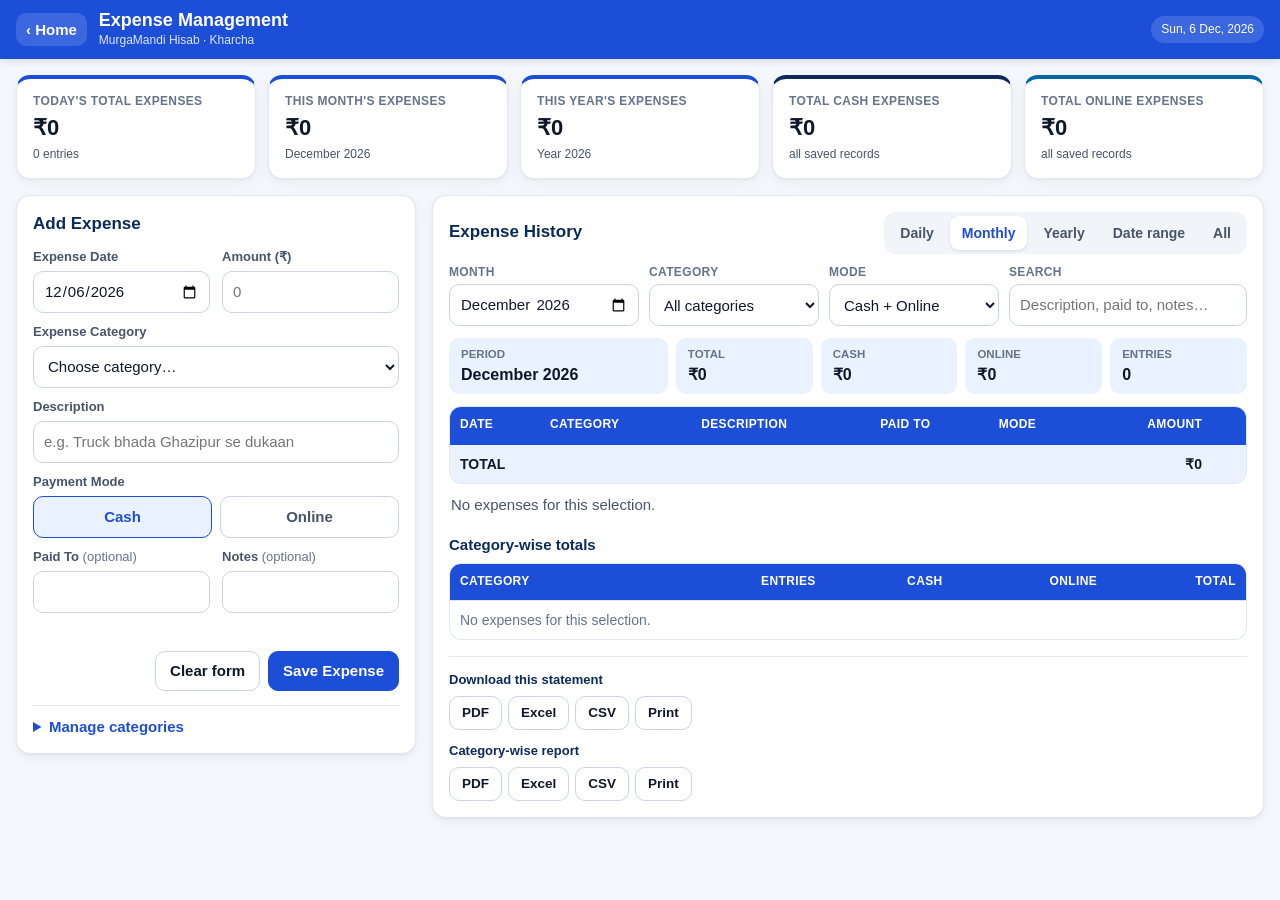
==== sections/expenses/index.html @ af2ac3d8 "Katai daily phone totals as clear boxes (v=20261107e)" ====
<!doctype html>
<html lang="en-IN">
<head>
<meta charset="utf-8">
<meta name="viewport" content="width=device-width,initial-scale=1,viewport-fit=cover">
<meta name="referrer" content="no-referrer">
<title>Expense Management · MurgaMandi Hisab</title>
<link rel="icon" href="../../assets/icons/logo-64.png" type="image/png">
<link rel="apple-touch-icon" href="../../assets/icons/logo-192.png">
<link rel="stylesheet" href="style.css?v=20261107e">
<link rel="stylesheet" href="../../shared/print.css?v=20261107e">
</head>
<body>
<header class="appbar">
  <div class="appbar-in">
    <a class="back" href="../../index.html" aria-label="Back to home">‹ Home</a>
    <div class="brand"><h1>Expense Management</h1><p>MurgaMandi Hisab · Kharcha</p></div>
    <div class="sp"></div>
    <span class="chip hide-m" id="todayChip"></span>
  </div>
</header>

<main class="wrap">
  <p class="notice" id="notice" hidden></p>

  <section class="kpis" aria-label="Expense dashboard">
    <div class="kpi"><span class="l">Today's Total Expenses</span><b class="n" id="kToday">₹0</b><span class="s" id="kTodayN"></span></div>
    <div class="kpi"><span class="l">This Month's Expenses</span><b class="n" id="kMonth">₹0</b><span class="s" id="kMonthN"></span></div>
    <div class="kpi"><span class="l">This Year's Expenses</span><b class="n" id="kYear">₹0</b><span class="s" id="kYearN"></span></div>
    <div class="kpi cash"><span class="l">Total Cash Expenses</span><b class="n" id="kCash">₹0</b><span class="s">all saved records</span></div>
    <div class="kpi onl"><span class="l">Total Online Expenses</span><b class="n" id="kOnline">₹0</b><span class="s">all saved records</span></div>
  </section>

  <div class="ex-main">
    <section class="card form-card" aria-labelledby="formH">
      <h2 id="formH">Add Expense</h2>
      <form id="exForm" novalidate autocomplete="off">
        <div class="f2">
          <label class="fld"><span>Expense Date</span><input id="fDate" type="date" required></label>
          <label class="fld"><span>Amount (₹)</span><input id="fAmount" class="n" inputmode="decimal" placeholder="0" required></label>
        </div>
        <label class="fld"><span>Expense Category</span><select id="fCat" required></select></label>
        <label class="fld"><span>Description</span><input id="fDesc" maxlength="200" placeholder="e.g. Truck bhada Ghazipur se dukaan" required></label>
        <fieldset class="fld modes"><legend>Payment Mode</legend>
          <label class="mode"><input type="radio" name="fMode" value="cash" checked><span>Cash</span></label>
          <label class="mode"><input type="radio" name="fMode" value="online"><span>Online</span></label>
        </fieldset>
        <div class="f2">
          <label class="fld"><span>Paid To <em>(optional)</em></span><input id="fPaidTo" maxlength="80"></label>
          <label class="fld"><span>Notes <em>(optional)</em></span><input id="fNotes" maxlength="300"></label>
        </div>
        <p class="f-err" id="fErr" role="alert"></p>
        <div class="f-acts">
          <button class="btn" id="fCancel" type="button" hidden>Cancel edit</button>
          <button class="btn" id="fReset" type="button">Clear form</button>
          <button class="btn primary" id="fSave" type="submit">Save Expense</button>
        </div>
      </form>
      <details class="cats" id="catBox">
        <summary>Manage categories</summary>
        <p class="hint">The 9 standard categories are always available. Add your own below.</p>
        <div class="cat-add"><input id="catName" maxlength="60" placeholder="New category name" aria-label="New category name"><button class="btn" id="catAdd" type="button">Add category</button></div>
        <ul class="cat-list" id="catList"></ul>
      </details>
    </section>

    <section class="card list-card" aria-labelledby="listH">
      <div class="list-hd">
        <h2 id="listH">Expense History</h2>
        <div class="tabs" role="tablist" aria-label="View">
          <button class="tab" role="tab" data-view="day" type="button">Daily</button>
          <button class="tab" role="tab" data-view="month" type="button">Monthly</button>
          <button class="tab" role="tab" data-view="year" type="button">Yearly</button>
          <button class="tab" role="tab" data-view="range" type="button">Date range</button>
          <button class="tab" role="tab" data-view="all" type="button">All</button>
        </div>
      </div>
      <div class="filters">
        <label class="fl" data-for="day"><span>Date</span><input id="vDay" type="date"></label>
        <label class="fl" data-for="month"><span>Month</span><input id="vMonth" type="month"></label>
        <label class="fl" data-for="year"><span>Year</span><select id="vYear"></select></label>
        <label class="fl" data-for="range"><span>From</span><input id="vFrom" type="date"></label>
        <label class="fl" data-for="range"><span>To</span><input id="vTo" type="date"></label>
        <label class="fl"><span>Category</span><select id="vCat"></select></label>
        <label class="fl"><span>Mode</span><select id="vMode"><option value="all">Cash + Online</option><option value="cash">Cash only</option><option value="online">Online only</option></select></label>
        <label class="fl grow"><span>Search</span><input id="vSearch" type="search" placeholder="Description, paid to, notes…"></label>
      </div>
      <div class="sumbar" aria-live="polite">
        <div><span>Period</span><b id="sPeriod">—</b></div>
        <div><span>Total</span><b id="sTotal">₹0</b></div>
        <div><span>Cash</span><b id="sCash">₹0</b></div>
        <div><span>Online</span><b id="sOnline">₹0</b></div>
        <div><span>Entries</span><b id="sCount">0</b></div>
      </div>
      <div class="t-wrap">
        <table class="xtable" id="xTable">
          <thead><tr><th>Date</th><th>Category</th><th>Description</th><th>Paid To</th><th>Mode</th><th class="ra">Amount</th><th class="ra"><span class="sr">Actions</span></th></tr></thead>
          <tbody id="xBody"></tbody>
          <tfoot><tr><td colspan="5">TOTAL</td><td class="ra" id="xTotal">₹0</td><td></td></tr></tfoot>
        </table>
      </div>
      <p class="empty" id="xEmpty">No expenses for this selection.</p>

      <h3 class="sub-h">Category-wise totals</h3>
      <div class="t-wrap">
        <table class="xtable cat-t">
          <thead><tr><th>Category</th><th class="ra">Entries</th><th class="ra">Cash</th><th class="ra">Online</th><th class="ra">Total</th></tr></thead>
          <tbody id="cBody"></tbody>
        </table>
      </div>

      <div class="dl">
        <div class="dl-g"><span class="dl-l">Download this statement</span>
          <button class="btn sm" data-dl="view" data-fmt="pdf" type="button">PDF</button>
          <button class="btn sm" data-dl="view" data-fmt="xlsx" type="button">Excel</button>
          <button class="btn sm" data-dl="view" data-fmt="csv" type="button">CSV</button>
          <button class="btn sm" data-dl="view" data-fmt="print" type="button">Print</button>
        </div>
        <div class="dl-g"><span class="dl-l">Category-wise report</span>
          <button class="btn sm" data-dl="cat" data-fmt="pdf" type="button">PDF</button>
          <button class="btn sm" data-dl="cat" data-fmt="xlsx" type="button">Excel</button>
          <button class="btn sm" data-dl="cat" data-fmt="csv" type="button">CSV</button>
          <button class="btn sm" data-dl="cat" data-fmt="print" type="button">Print</button>
        </div>
      </div>
    </section>
  </div>
</main>

<div class="dlg-bg" id="dlg"><div class="dlg" role="alertdialog" aria-labelledby="dlgT" aria-describedby="dlgP"><h4 id="dlgT">Are you sure?</h4><p id="dlgP"></p><div class="acts"><button class="btn" id="dlgNo" type="button">Cancel</button><button class="btn danger-fill" id="dlgYes" type="button">Yes</button></div></div></div>
<div class="toast" id="toast" role="status"></div>

<script src="../../shared/storage-service.js?v=20261107e"></script>
<script src="../../shared/data-service.js?v=20261107e"></script>
<script src="../../shared/export-service.js?v=20261107e"></script>
<script src="expense-calc.js?v=20261107e"></script>
<script src="script.js?v=20261107e"></script>
</body>
</html>
---- sections/expenses/style.css ----
/* ---------- Base (each section keeps its own copy so sections stay independent) ---------- */
:root{
  --bg:#F4F7FB;--card:#FFFFFF;--ink:#0F172A;--muted:#475569;--faint:#64748B;--line:#E2E8F0;
  --brand:#1D4ED8;--brand-2:#2563EB;--navy:#0B2A5B;--soft:#EAF2FF;--due:#B45309;--due-soft:#FFF7ED;
  --err:#B91C1C;--err-soft:#FDECEC;--radius:14px;--shadow:0 1px 2px rgba(15,23,42,.05),0 4px 14px rgba(15,23,42,.05);
  --font:"Segoe UI",Roboto,"Helvetica Neue",Arial,"Noto Sans",sans-serif;
}
*{box-sizing:border-box}
html{-webkit-text-size-adjust:100%}
body{margin:0;background:var(--bg);color:var(--ink);font:15px/1.45 var(--font)}
button,input,select,textarea{font:inherit;color:inherit}
.sr{position:absolute;width:1px;height:1px;overflow:hidden;clip:rect(0 0 0 0);white-space:nowrap}
[hidden]{display:none!important}
.appbar{position:sticky;top:0;z-index:20;background:var(--brand);color:#fff;box-shadow:0 2px 8px rgba(0,0,0,.12)}
.appbar-in{max-width:1400px;margin:0 auto;display:flex;align-items:center;gap:12px;padding:10px 16px}
.back{display:inline-flex;align-items:center;gap:6px;color:#fff;text-decoration:none;font-weight:600;padding:6px 10px;border-radius:10px;background:rgba(255,255,255,.14);white-space:nowrap;flex:none}
.back:hover{background:rgba(255,255,255,.24)}
.brand h1{margin:0;font-size:18px;line-height:1.2}
.brand p{margin:0;font-size:12px;opacity:.85}
.appbar .sp{flex:1}
.chip{display:inline-flex;align-items:center;gap:6px;font-size:12px;padding:5px 10px;border-radius:999px;background:rgba(255,255,255,.14);white-space:nowrap}
.wrap{max-width:1400px;margin:0 auto;padding:16px}
.card{background:var(--card);border:1px solid var(--line);border-radius:var(--radius);box-shadow:var(--shadow);padding:16px;min-width:0}
.card h2{margin:0 0 12px;font-size:17px;color:var(--navy)}
.sub-h{margin:18px 0 8px;font-size:15px;color:var(--navy)}
.notice{background:#FFF7E6;border:1px solid #F5D9A8;color:#7A4B00;padding:10px 12px;border-radius:10px;margin:0 0 12px}
.btn{display:inline-flex;align-items:center;justify-content:center;gap:6px;min-height:40px;padding:8px 14px;border-radius:10px;border:1px solid #CBD5E1;background:#fff;font-weight:600;cursor:pointer;white-space:nowrap}
.btn:hover{border-color:#93C5FD;background:#F8FAFC}
.btn:focus-visible,input:focus-visible,select:focus-visible,summary:focus-visible{outline:3px solid #93C5FD;outline-offset:1px}
.btn.primary{background:var(--brand);border-color:var(--brand);color:#fff}
.btn.primary:hover{background:var(--brand-2)}
.btn.danger-fill{background:var(--err);border-color:var(--err);color:#fff}
.btn.sm{min-height:34px;padding:5px 12px;font-size:13.5px}
.btn:disabled{opacity:.5;cursor:not-allowed}
.mini{min-height:32px;padding:4px 10px;border-radius:8px;border:1px solid #CBD5E1;background:#fff;font-weight:600;cursor:pointer;font-size:13px;white-space:nowrap}
.mini:hover{border-color:#93C5FD;background:#F8FAFC}
.mini.danger{color:var(--err);border-color:#F3C7C7}
.fld{display:flex;flex-direction:column;gap:4px;margin:0 0 10px;min-width:0;border:0;padding:0}
.fld>span,.fld>legend{font-size:13px;font-weight:600;color:var(--muted);padding:0}
.fld em{font-style:normal;font-weight:400;color:var(--faint)}
.fld input,.fld select,.fl input,.fl select{min-height:42px;padding:8px 10px;border:1px solid #CBD5E1;border-radius:10px;background:#fff;width:100%;min-width:0}
input.n{text-align:right;font-variant-numeric:tabular-nums}
input.err,select.err{border-color:var(--err)!important;background:var(--err-soft)!important}
.ra{text-align:right}
.muted{color:var(--faint)}
.empty{color:var(--muted);margin:10px 2px}
.toast{position:fixed;left:50%;bottom:24px;transform:translateX(-50%) translateY(20px);opacity:0;pointer-events:none;background:#0F172A;color:#fff;padding:10px 16px;border-radius:10px;font-size:14px;z-index:90;transition:.2s;max-width:90vw;text-align:center}
.toast.show{opacity:1;transform:translateX(-50%) translateY(0)}
.dlg-bg{position:fixed;inset:0;background:rgba(15,23,42,.45);display:none;align-items:center;justify-content:center;z-index:80;padding:16px}
.dlg-bg.show{display:flex}
.dlg{background:#fff;border-radius:16px;padding:20px;max-width:440px;width:100%;box-shadow:0 20px 50px rgba(0,0,0,.25);max-height:90vh;overflow:auto}
.dlg h4{margin:0 0 6px;font-size:17px}
.dlg p{margin:0 0 14px;color:var(--muted)}
.dlg .acts{display:flex;justify-content:flex-end;gap:8px;flex-wrap:wrap}
.kpis{display:grid;grid-template-columns:repeat(5,minmax(0,1fr));gap:12px;margin-bottom:16px}
.kpi{background:#fff;border:1px solid var(--line);border-radius:var(--radius);box-shadow:var(--shadow);padding:14px 16px;display:flex;flex-direction:column;gap:2px;min-width:0;border-top:4px solid var(--brand)}
.kpi .l{font-size:12px;font-weight:700;text-transform:uppercase;letter-spacing:.03em;color:var(--faint)}
.kpi .n{font-size:22px;color:var(--ink);font-variant-numeric:tabular-nums;white-space:nowrap;overflow:hidden;text-overflow:ellipsis}
.kpi .s{font-size:12px;color:var(--muted)}
.t-wrap{overflow-x:auto;-webkit-overflow-scrolling:touch;border:1px solid var(--line);border-radius:12px}
.xtable{width:100%;border-collapse:collapse;font-size:14px}
.xtable th{text-align:left;font-size:12px;text-transform:uppercase;letter-spacing:.03em;color:#fff;background:var(--brand);padding:9px 10px;white-space:nowrap;position:sticky;top:0}
.xtable td{padding:9px 10px;border-top:1px solid var(--line);vertical-align:top;font-variant-numeric:tabular-nums}
.xtable tbody tr:nth-child(even) td{background:#F8FAFC}
.xtable tfoot td,.xtable tr.tot td{font-weight:800;background:var(--soft)!important;border-top:2px solid var(--brand)}
.xtable .nw{white-space:nowrap}
.xtable th.ra,.xtable td.ra{text-align:right}
.xtable .amt{font-weight:700;white-space:nowrap}
.xtable tr.cur td{background:#FEF3C7!important}
.acts-c{white-space:nowrap}
.acts-c .mini+.mini{margin-left:6px}
@media (max-width:1100px){.kpis{grid-template-columns:repeat(3,minmax(0,1fr))}}
@media (max-width:640px){
  .wrap{padding:10px}
  .hide-m{display:none!important}
  .brand h1{font-size:16px}
  .kpis{grid-template-columns:repeat(2,minmax(0,1fr));gap:8px}
  .kpi{padding:10px 12px}
  .kpi .n{font-size:18px}
}

/* ---------- Expense Management section ---------- */
.kpi.cash{border-top-color:#0B2A5B}.kpi.onl{border-top-color:#0369A1}
.ex-main{display:grid;grid-template-columns:minmax(300px,400px) minmax(0,1fr);gap:16px;align-items:start}
.form-card{position:sticky;top:72px}
.form-card.editing{border-color:#F59E0B;box-shadow:0 0 0 3px #FEF3C7}
.f2{display:grid;grid-template-columns:repeat(2,minmax(0,1fr));gap:0 12px}
.modes{flex-direction:row;flex-wrap:wrap;gap:8px}
.modes legend{width:100%;margin-bottom:4px}
.mode{flex:1;position:relative}
.mode input{position:absolute;opacity:0;inset:0;cursor:pointer}
.mode span{display:flex;align-items:center;justify-content:center;min-height:42px;border:1px solid #CBD5E1;border-radius:10px;font-weight:700;color:var(--muted);background:#fff}
.mode input:checked+span{background:var(--soft);border-color:var(--brand);color:var(--brand)}
.mode input:focus-visible+span{outline:3px solid #93C5FD}
.f-err{color:var(--err);font-size:13px;min-height:18px;margin:2px 0 8px}
.f-acts{display:flex;gap:8px;justify-content:flex-end;flex-wrap:wrap}
.cats{margin-top:14px;border-top:1px solid var(--line);padding-top:10px}
.cats summary{cursor:pointer;font-weight:700;color:var(--brand)}
.hint{font-size:13px;color:var(--muted);margin:8px 0}
.cat-add{display:flex;gap:8px}
.cat-add input{flex:1;min-width:0;min-height:40px;padding:8px 10px;border:1px solid #CBD5E1;border-radius:10px}
.cat-list{list-style:none;padding:0;margin:10px 0 0}
.cat-list li{display:flex;justify-content:space-between;align-items:center;gap:8px;padding:6px 0;border-top:1px solid var(--line);font-size:14px}
.list-hd{display:flex;justify-content:space-between;align-items:center;gap:12px;flex-wrap:wrap;margin-bottom:10px}
.list-hd h2{margin:0}
.tabs{display:flex;gap:4px;background:#F1F5F9;padding:4px;border-radius:12px;flex-wrap:wrap}
.tab{border:0;background:transparent;padding:7px 12px;border-radius:9px;font-weight:700;color:var(--muted);cursor:pointer;font-size:14px}
.tab.on{background:#fff;color:var(--brand);box-shadow:0 1px 3px rgba(15,23,42,.12)}
.filters{display:flex;flex-wrap:wrap;gap:10px;margin-bottom:12px}
.fl{display:flex;flex-direction:column;gap:3px;flex:0 1 170px;min-width:130px}
.fl.grow{flex:1 1 200px}
.fl[data-for=month]{flex-basis:190px}
.fl>span{font-size:12px;font-weight:700;color:var(--faint);text-transform:uppercase;letter-spacing:.03em}
.sumbar{display:grid;grid-template-columns:1.6fr repeat(4,minmax(0,1fr));gap:8px;margin-bottom:12px}
.sumbar div{background:var(--soft);border-radius:10px;padding:8px 12px;min-width:0}
.sumbar span{display:block;font-size:11.5px;font-weight:700;text-transform:uppercase;color:var(--faint)}
.sumbar b{font-size:16px;font-variant-numeric:tabular-nums;white-space:nowrap;overflow:hidden;text-overflow:ellipsis;display:block}
.desc small{display:block;color:var(--faint);font-size:12px}
.mode-chip{display:inline-block;font-size:12px;font-weight:700;padding:2px 8px;border-radius:999px}
.mode-chip.cash{background:#E2E8F0;color:#0B2A5B}
.mode-chip.online{background:#E0F2FE;color:#0369A1}
.cat-t{min-width:520px}
.dl{display:flex;flex-wrap:wrap;gap:12px 24px;margin-top:16px;padding-top:14px;border-top:1px solid var(--line)}
.dl-g{display:flex;flex-wrap:wrap;align-items:center;gap:6px}
.dl-l{font-size:13px;font-weight:700;color:var(--navy);margin-right:4px;width:100%}
@media (max-width:980px){
  .ex-main{grid-template-columns:1fr}
  .form-card{position:static}
}
@media (max-width:640px){
  .f2{grid-template-columns:1fr}
  .sumbar{grid-template-columns:repeat(2,minmax(0,1fr))}
  .sumbar div:first-child{grid-column:1/-1}
  .fl{flex:1 1 140px}
  .tabs{width:100%}.tab{flex:1;padding:7px 6px}
  /* history table becomes cards */
  #xTable thead{display:none}
  #xTable,#xTable tbody,#xTable tr,#xTable td,#xTable tfoot{display:block;width:100%}
  .t-wrap:has(#xTable){border:0;overflow:visible}
  #xTable tbody tr{border:1px solid var(--line);border-radius:12px;margin-bottom:8px;padding:6px 10px;background:#fff}
  #xTable tbody tr:nth-child(even) td{background:transparent}
  #xTable td{border:0;padding:3px 0;display:flex;justify-content:space-between;gap:12px;text-align:right}
  #xTable td::before{content:attr(data-label);font-size:12px;font-weight:700;color:var(--faint);text-transform:uppercase;text-align:left;flex:none}
  #xTable td.desc{flex-wrap:wrap}
  #xTable td.acts-c{justify-content:flex-end;padding-top:6px}
  #xTable td.acts-c::before{content:none}
  #xTable tfoot tr{display:flex;justify-content:space-between;border-radius:12px;overflow:hidden;background:var(--soft);border-top:2px solid var(--brand)}
  #xTable tfoot td{background:transparent!important;border-top:0!important}
  #xTable tfoot td{border:0;width:auto}
  #xTable tfoot td:empty{display:none}
}
@media print{body:not(.mmh-printing) .appbar,body:not(.mmh-printing) .form-card,body:not(.mmh-printing) .dl,body:not(.mmh-printing) .filters,body:not(.mmh-printing) .tabs,body:not(.mmh-printing) .acts-c{display:none!important}
  body:not(.mmh-printing) .ex-main{display:block}}
.t-scroll,.t-wrap{position:relative}
@media (max-width:640px){.fl,.fl[data-for=month]{flex:1 1 140px}.fl.grow{flex:1 1 100%}}
@media (max-width:640px){.appbar .brand p{display:none}.appbar .brand h1{font-size:16px;line-height:1.2}.appbar-in{gap:10px}}

/* phone: never wider than screen (2026-11-06) */
html,body{max-width:100%;overflow-x:clip}
.appbar-in{min-width:0}.appbar .brand{min-width:0}
@media (max-width:420px){#saveState{display:none}}
/* all entries start from left (user 2026-11-06) */ input:not([type=checkbox]):not([type=radio]):not([type=range]),textarea{text-align:left!important}
---- shared/print.css ----
/* MurgaMandi Hisab · print layout for reports made by shared/export-service.js (print option only) */
#mmhPrint{display:none}
@media print{
  body.mmh-printing>*:not(#mmhPrint){display:none!important}
  body.mmh-printing{background:#fff!important;margin:0}
  body.mmh-printing #mmhPrint{display:block;color:#0F172A;font:11px/1.4 "Segoe UI",Roboto,"Noto Sans","Noto Sans Devanagari",Arial,sans-serif}
  @page{size:A4;margin:12mm}
  #mmhPrint .mp-head{display:flex;justify-content:space-between;align-items:center;background:#1D4ED8;color:#fff;padding:10px 14px;border-bottom:3px solid #0B2A5B;-webkit-print-color-adjust:exact;print-color-adjust:exact}
  #mmhPrint .mp-brand{font-size:20px;font-weight:800}
  #mmhPrint .mp-gen{font-size:10px}
  #mmhPrint .mp-title{font-size:18px;margin:12px 0 2px}
  #mmhPrint .mp-sub{margin:0;color:#475569}
  #mmhPrint .mp-period{margin:2px 0 6px;color:#1D4ED8;font-weight:700}
  #mmhPrint .mp-meta{display:grid;grid-template-columns:1fr 1fr;gap:2px 16px;margin:4px 0 8px}
  #mmhPrint .mp-sum{display:grid;grid-template-columns:repeat(4,1fr);gap:6px;margin:8px 0 12px}
  #mmhPrint .mp-box{border-left:3px solid #1D4ED8;background:#EAF2FF;padding:6px 8px;-webkit-print-color-adjust:exact;print-color-adjust:exact}
  #mmhPrint .mp-box span{display:block;font-size:9px;text-transform:uppercase;color:#475569;font-weight:700}
  #mmhPrint .mp-box b{font-size:13px}
  #mmhPrint .mp-h2{font-size:13px;color:#0B2A5B;margin:12px 0 4px}
  #mmhPrint .mp-table{width:100%;border-collapse:collapse;font-size:10px}
  #mmhPrint .mp-table th{background:#1D4ED8;color:#fff;text-align:left;padding:4px 5px;-webkit-print-color-adjust:exact;print-color-adjust:exact}
  #mmhPrint .mp-table td{padding:3px 5px;border-bottom:1px solid #DCE3EE}
  #mmhPrint .mp-table tbody tr:nth-child(even) td{background:#F5F8FC;-webkit-print-color-adjust:exact;print-color-adjust:exact}
  #mmhPrint .mp-table tfoot td{font-weight:800;background:#EAF2FF;border-top:1.5px solid #1D4ED8;-webkit-print-color-adjust:exact;print-color-adjust:exact}
  #mmhPrint .mp-table thead{display:table-header-group}
  #mmhPrint .mp-table tr{break-inside:avoid}
  #mmhPrint .r{text-align:right;white-space:nowrap}
  #mmhPrint .mp-empty{color:#475569;font-style:italic}
  #mmhPrint .mp-note{color:#475569;font-style:italic;margin:8px 0 0}
}
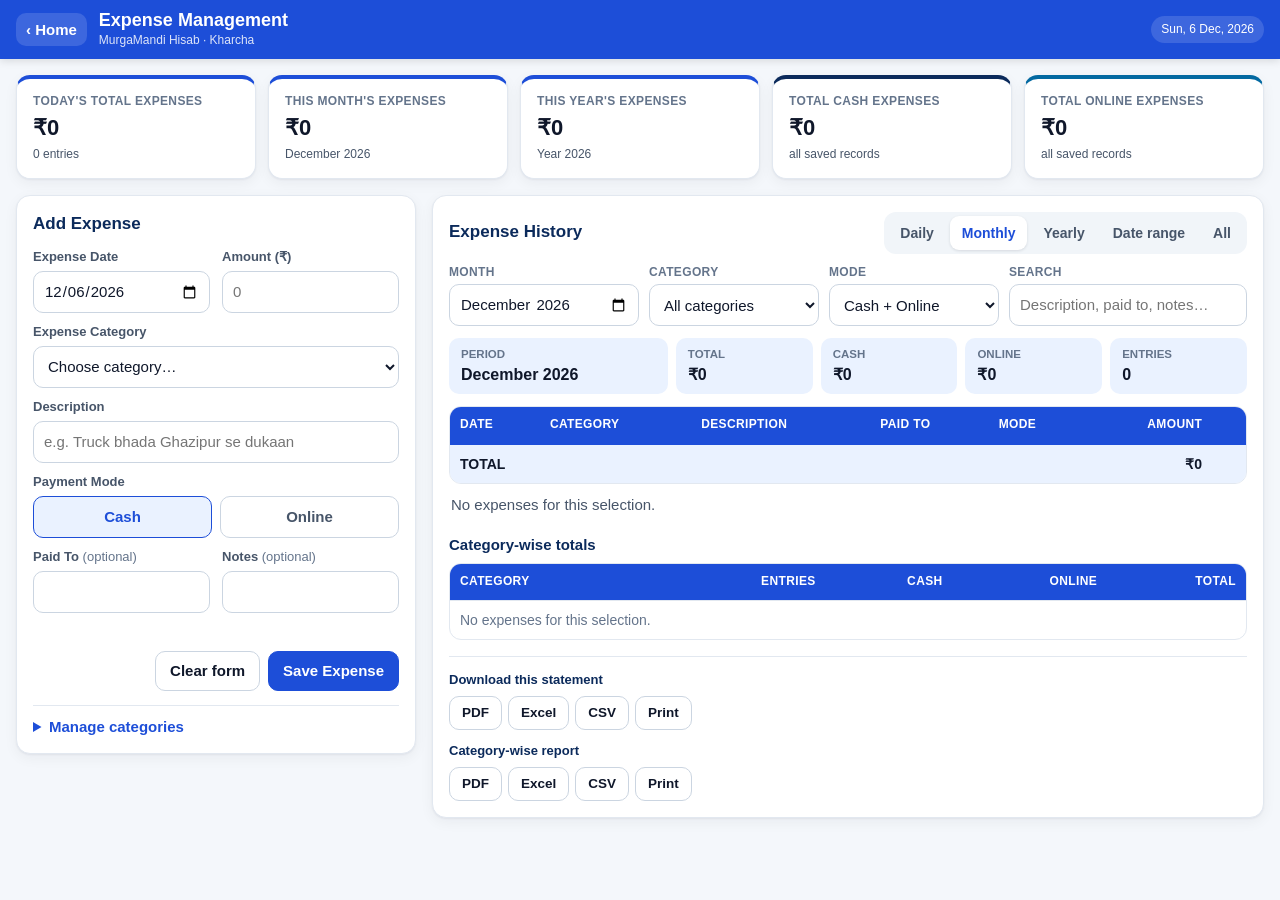
==== commit 147b756c: "Kul -> Total; Katai phone card Pichla Balance label + clearer layout (v=20261107f)" ====
--- a/sections/expenses/index.html
+++ b/sections/expenses/index.html
@@ -7,8 +7,8 @@
 <title>Expense Management · MurgaMandi Hisab</title>
 <link rel="icon" href="../../assets/icons/logo-64.png" type="image/png">
 <link rel="apple-touch-icon" href="../../assets/icons/logo-192.png">
-<link rel="stylesheet" href="style.css?v=20261107e">
-<link rel="stylesheet" href="../../shared/print.css?v=20261107e">
+<link rel="stylesheet" href="style.css?v=20261107f">
+<link rel="stylesheet" href="../../shared/print.css?v=20261107f">
 </head>
 <body>
 <header class="appbar">
@@ -130,10 +130,10 @@
 <div class="dlg-bg" id="dlg"><div class="dlg" role="alertdialog" aria-labelledby="dlgT" aria-describedby="dlgP"><h4 id="dlgT">Are you sure?</h4><p id="dlgP"></p><div class="acts"><button class="btn" id="dlgNo" type="button">Cancel</button><button class="btn danger-fill" id="dlgYes" type="button">Yes</button></div></div></div>
 <div class="toast" id="toast" role="status"></div>
 
-<script src="../../shared/storage-service.js?v=20261107e"></script>
-<script src="../../shared/data-service.js?v=20261107e"></script>
-<script src="../../shared/export-service.js?v=20261107e"></script>
-<script src="expense-calc.js?v=20261107e"></script>
-<script src="script.js?v=20261107e"></script>
+<script src="../../shared/storage-service.js?v=20261107f"></script>
+<script src="../../shared/data-service.js?v=20261107f"></script>
+<script src="../../shared/export-service.js?v=20261107f"></script>
+<script src="expense-calc.js?v=20261107f"></script>
+<script src="script.js?v=20261107f"></script>
 </body>
 </html>
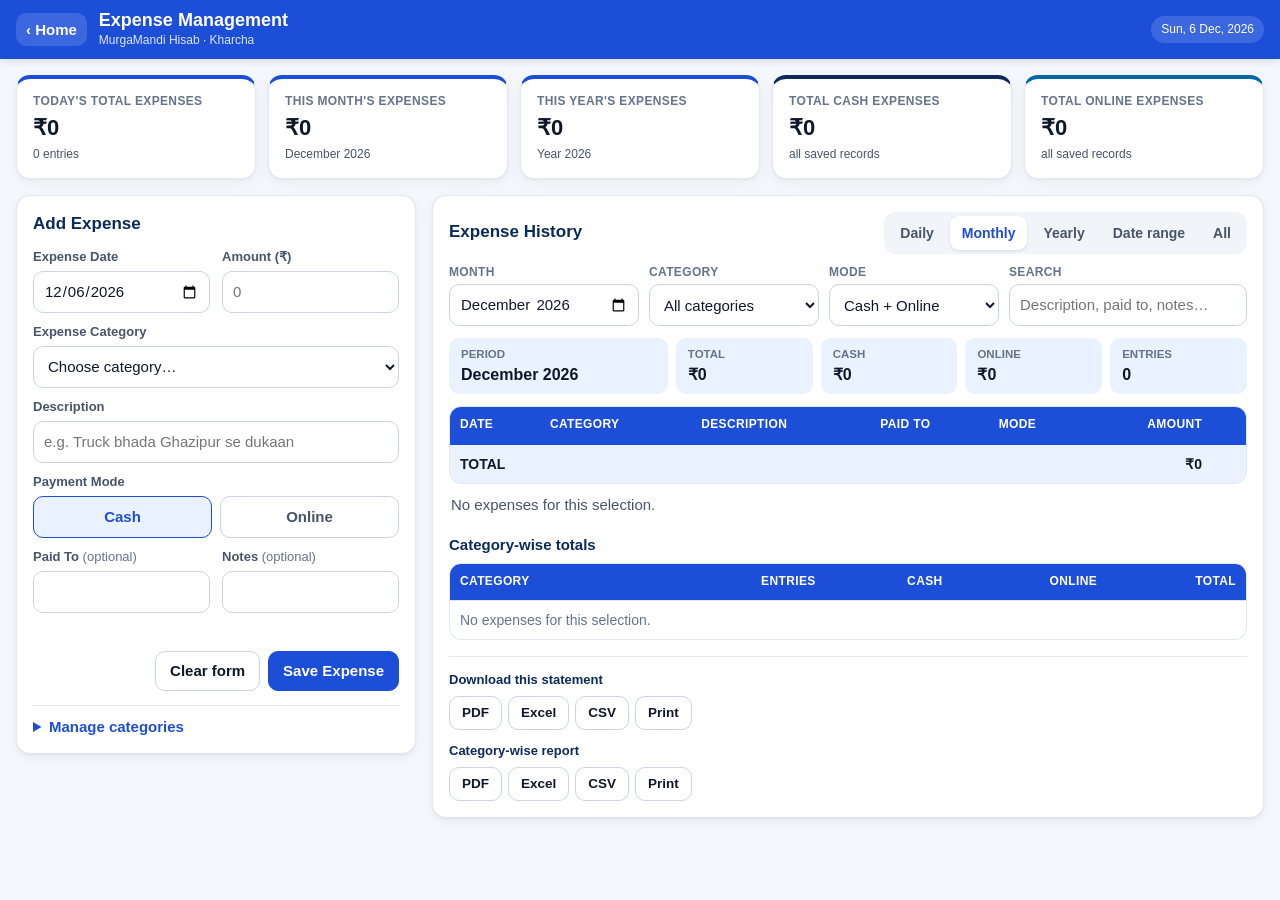
==== commit bc8eb904: "Installable app (PWA): manifest, offline service worker, install button" ====
--- a/sections/expenses/index.html
+++ b/sections/expenses/index.html
@@ -7,8 +7,11 @@
 <title>Expense Management · MurgaMandi Hisab</title>
 <link rel="icon" href="../../assets/icons/logo-64.png" type="image/png">
 <link rel="apple-touch-icon" href="../../assets/icons/logo-192.png">
-<link rel="stylesheet" href="style.css?v=20261107f">
-<link rel="stylesheet" href="../../shared/print.css?v=20261107f">
+<link rel="stylesheet" href="style.css?v=20261107i">
+<link rel="stylesheet" href="../../shared/print.css?v=20261107i">
+<link rel="manifest" href="../../manifest.webmanifest">
+<meta name="theme-color" content="#1e4fd8">
+<script>if("serviceWorker"in navigator)addEventListener("load",function(){navigator.serviceWorker.register("../../sw.js").catch(function(){})});</script>
 </head>
 <body>
 <header class="appbar">
@@ -130,10 +133,10 @@
 <div class="dlg-bg" id="dlg"><div class="dlg" role="alertdialog" aria-labelledby="dlgT" aria-describedby="dlgP"><h4 id="dlgT">Are you sure?</h4><p id="dlgP"></p><div class="acts"><button class="btn" id="dlgNo" type="button">Cancel</button><button class="btn danger-fill" id="dlgYes" type="button">Yes</button></div></div></div>
 <div class="toast" id="toast" role="status"></div>
 
-<script src="../../shared/storage-service.js?v=20261107f"></script>
-<script src="../../shared/data-service.js?v=20261107f"></script>
-<script src="../../shared/export-service.js?v=20261107f"></script>
-<script src="expense-calc.js?v=20261107f"></script>
-<script src="script.js?v=20261107f"></script>
+<script src="../../shared/storage-service.js?v=20261107i"></script>
+<script src="../../shared/data-service.js?v=20261107i"></script>
+<script src="../../shared/export-service.js?v=20261107i"></script>
+<script src="expense-calc.js?v=20261107i"></script>
+<script src="script.js?v=20261107i"></script>
 </body>
 </html>
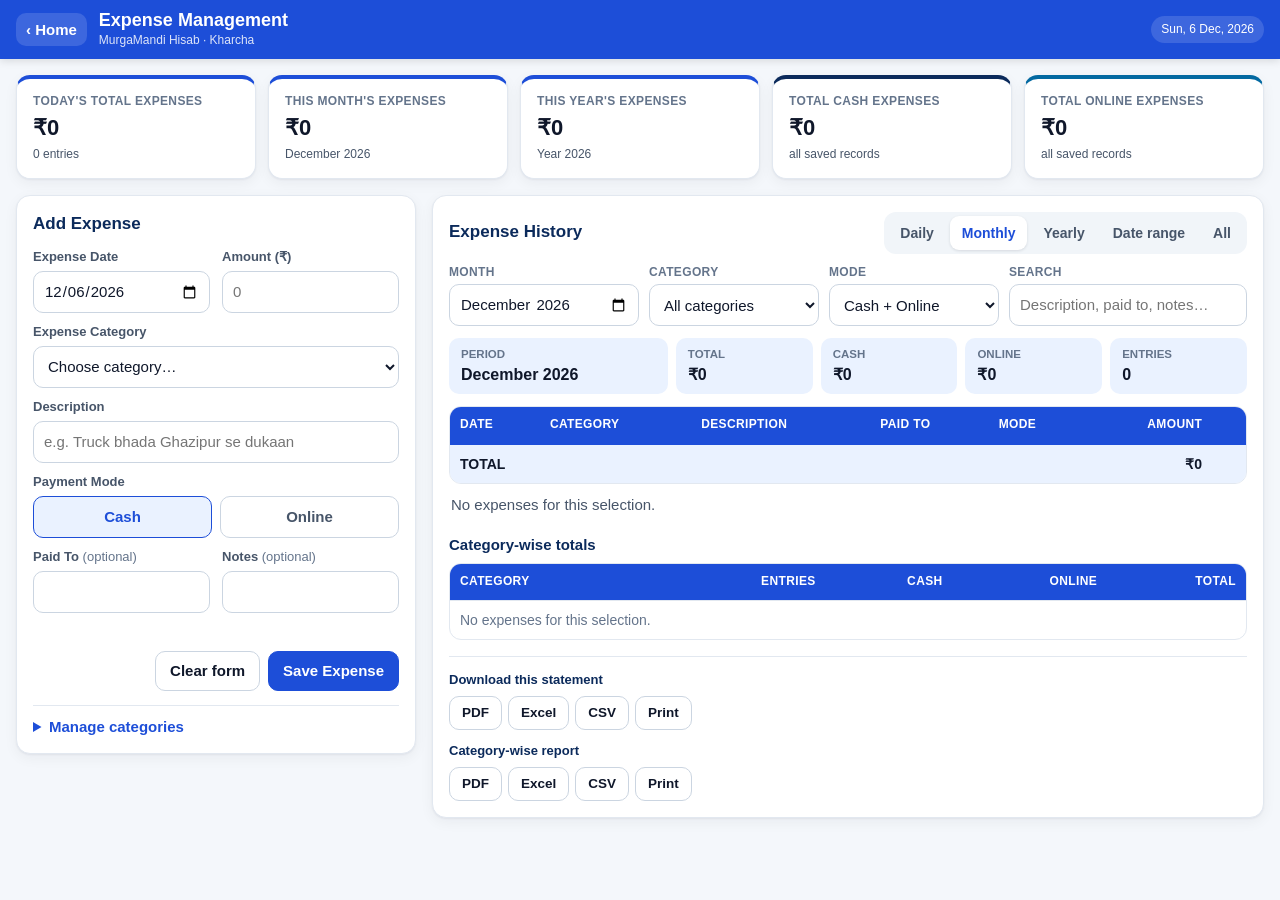
==== commit 34ff4513: "Keypad: phone Back closes calculator first" ====
--- a/sections/expenses/index.html
+++ b/sections/expenses/index.html
@@ -7,8 +7,8 @@
 <title>Expense Management · MurgaMandi Hisab</title>
 <link rel="icon" href="../../assets/icons/logo-64.png" type="image/png">
 <link rel="apple-touch-icon" href="../../assets/icons/logo-192.png">
-<link rel="stylesheet" href="style.css?v=20261107i">
-<link rel="stylesheet" href="../../shared/print.css?v=20261107i">
+<link rel="stylesheet" href="style.css?v=20261107m">
+<link rel="stylesheet" href="../../shared/print.css?v=20261107m">
 <link rel="manifest" href="../../manifest.webmanifest">
 <meta name="theme-color" content="#1e4fd8">
 <script>if("serviceWorker"in navigator)addEventListener("load",function(){navigator.serviceWorker.register("../../sw.js").catch(function(){})});</script>
@@ -133,10 +133,10 @@
 <div class="dlg-bg" id="dlg"><div class="dlg" role="alertdialog" aria-labelledby="dlgT" aria-describedby="dlgP"><h4 id="dlgT">Are you sure?</h4><p id="dlgP"></p><div class="acts"><button class="btn" id="dlgNo" type="button">Cancel</button><button class="btn danger-fill" id="dlgYes" type="button">Yes</button></div></div></div>
 <div class="toast" id="toast" role="status"></div>
 
-<script src="../../shared/storage-service.js?v=20261107i"></script>
-<script src="../../shared/data-service.js?v=20261107i"></script>
-<script src="../../shared/export-service.js?v=20261107i"></script>
-<script src="expense-calc.js?v=20261107i"></script>
-<script src="script.js?v=20261107i"></script>
+<script src="../../shared/storage-service.js?v=20261107m"></script>
+<script src="../../shared/data-service.js?v=20261107m"></script>
+<script src="../../shared/export-service.js?v=20261107m"></script>
+<script src="expense-calc.js?v=20261107m"></script>
+<script src="script.js?v=20261107m"></script>
 </body>
 </html>
